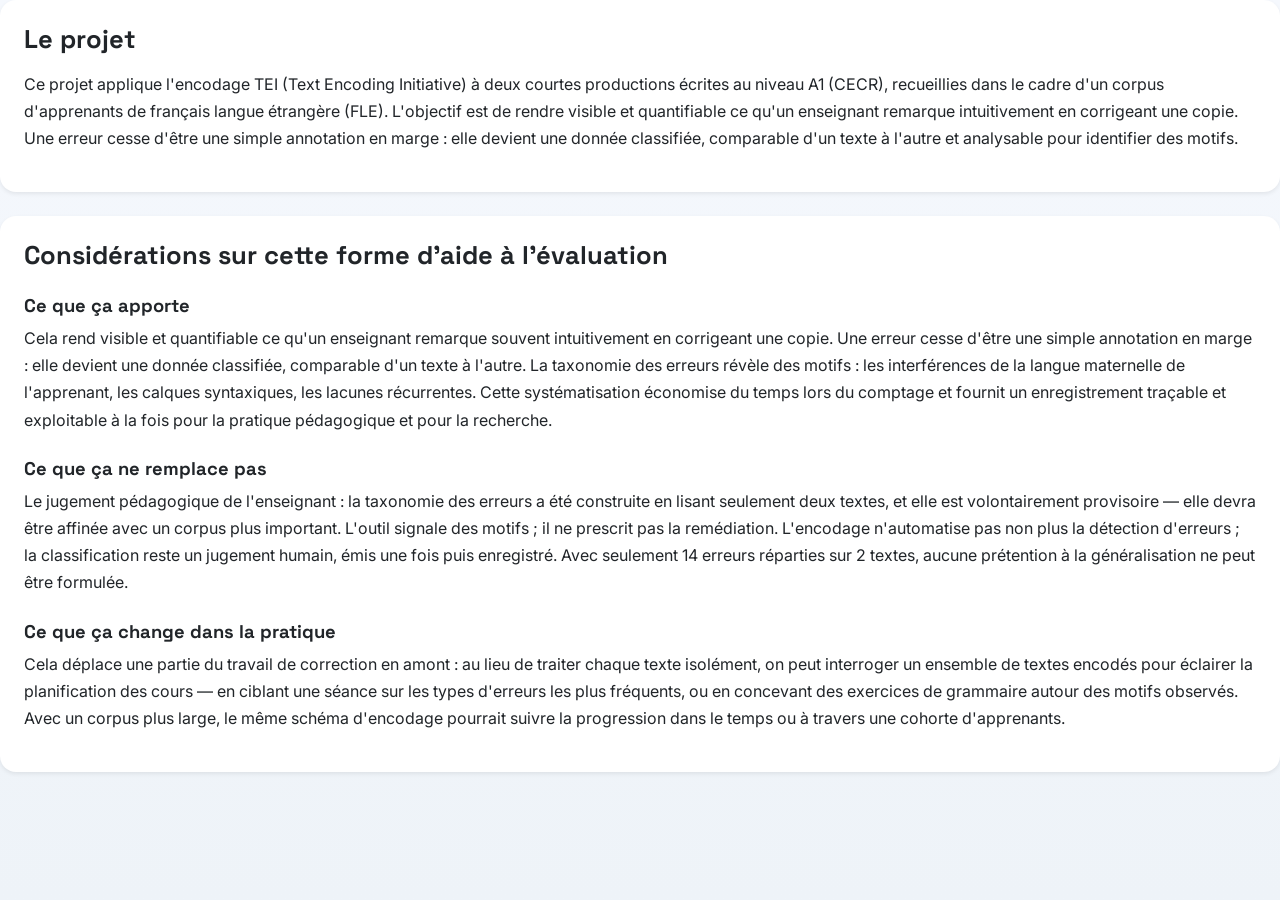
==== accueil.html @ 3681cc9b "Restyling: version 4" ====
<!DOCTYPE html>
<html lang="fr">
<head>
  <meta charset="UTF-8"/>
  <meta name="viewport" content="width=device-width, initial-scale=1.0"/>
  <title>Accueil — Portfolio TEI A1</title>
  <link rel="stylesheet" href="https://cdn.jsdelivr.net/npm/bootstrap@5.3.3/dist/css/bootstrap.min.css"/>
  <link rel="stylesheet" href="stile.css"/>
</head>
<body>
  <main class="page-content">
    <!-- ============================================================ -->
    <!-- 1. Introduction / contexte du projet                          -->
    <!-- ============================================================ -->
    <section class="intro card border-0 shadow-sm mb-4">
      <div class="card-body">
        <h2>Le projet</h2>
        <p>
          Ce projet applique l'encodage TEI (Text Encoding Initiative) à deux courtes productions écrites au niveau A1 (CECR), recueillies dans le cadre d'un corpus d'apprenants de français langue étrangère (FLE). L'objectif est de rendre visible et quantifiable ce qu'un enseignant remarque intuitivement en corrigeant une copie. Une erreur cesse d'être une simple annotation en marge : elle devient une donnée classifiée, comparable d'un texte à l'autre et analysable pour identifier des motifs.
        </p>
      </div>
    </section>

    <!-- ============================================================ -->
    <!-- 2. Considérations : le TEI comme aide à l'évaluation           -->
    <!-- ============================================================ -->
    <section class="considerations card border-0 shadow-sm mb-4">
      <div class="card-body">
        <h2>Considérations sur cette forme d'aide à l'évaluation</h2>

        <h3>Ce que ça apporte</h3>
        <p>
          Cela rend visible et quantifiable ce qu'un enseignant remarque souvent intuitivement en corrigeant une copie. Une erreur cesse d'être une simple annotation en marge : elle devient une donnée classifiée, comparable d'un texte à l'autre. La taxonomie des erreurs révèle des motifs : les interférences de la langue maternelle de l'apprenant, les calques syntaxiques, les lacunes récurrentes. Cette systématisation économise du temps lors du comptage et fournit un enregistrement traçable et exploitable à la fois pour la pratique pédagogique et pour la recherche.
        </p>

        <h3>Ce que ça ne remplace pas</h3>
        <p>
          Le jugement pédagogique de l'enseignant : la taxonomie des erreurs a été construite en lisant seulement deux textes, et elle est volontairement provisoire — elle devra être affinée avec un corpus plus important. L'outil signale des motifs ; il ne prescrit pas la remédiation. L'encodage n'automatise pas non plus la détection d'erreurs ; la classification reste un jugement humain, émis une fois puis enregistré. Avec seulement 14 erreurs réparties sur 2 textes, aucune prétention à la généralisation ne peut être formulée.
        </p>

        <h3>Ce que ça change dans la pratique</h3>
        <p>
          Cela déplace une partie du travail de correction en amont : au lieu de traiter chaque texte isolément, on peut interroger un ensemble de textes encodés pour éclairer la planification des cours — en ciblant une séance sur les types d'erreurs les plus fréquents, ou en concevant des exercices de grammaire autour des motifs observés. Avec un corpus plus large, le même schéma d'encodage pourrait suivre la progression dans le temps ou à travers une cohorte d'apprenants.
        </p>
      </div>
    </section>
  </main>
</body>
</html>
---- stile.css ----
@import url('https://fonts.googleapis.com/css2?family=Space+Grotesk:wght@500;700&family=Inter:wght@400;500;600;700&display=swap');

/* ===== Root palette ===== */
:root {
  --bleu-poudre: #A7C7E7;
  --bleu-ciel: #B9DCF0;
  --menthe: #A9DECB;
  --peche: #F3C9C0;
  --jaune-pale: #F2E1A0;
  --fond: #f4f7fb;
  --fond-1: #f5f8fd;
  --fond-2: #eef3f8;
  --encre: #2E3A4F;
  --blanc: #ffffff;
  --gris-clair: #e8eef7;
  --ombre: rgba(46, 58, 79, 0.12);
  --header-bg: rgba(255, 255, 255, 0.88);
  --header-border: rgba(167, 199, 231, 0.5);
  --card-border: rgba(167, 199, 231, 0.45);
  --card-shadow: rgba(46, 58, 79, 0.08);
  --eyebrow: #496b96;
  --muted: #485d7a;
  --muted-strong: #4e5d78;
  --summary-text: #3d5d87;
  --summary-bg: rgba(167, 199, 231, 0.08);
  --link-hover-bg: rgba(167, 199, 231, 0.15);
  --meta-bg: rgba(167, 199, 231, 0.2);
  --erreur-bg: rgba(243, 201, 192, 0.8);
  --correction-bg: rgba(169, 222, 203, 0.8);
  --signature: #506884;
  --toggle-shadow: rgba(131, 175, 218, 0.25);
  --toggle-shadow-hover: rgba(131, 175, 218, 0.3);
  --list-item-border: rgba(167, 199, 231, 0.45);
  --list-item-hover-bg: rgba(167, 199, 231, 0.15);
  --sidebar-bg: rgba(27, 42, 63, 0.97);
  --sidebar-border: rgba(255, 255, 255, 0.1);
  --sidebar-text: #edf4fb;
  --sidebar-muted: #b7c6dc;
  --sidebar-active: rgba(255, 255, 255, 0.12);
  --sidebar-shadow: rgba(16, 24, 36, 0.35);
  --topbar-bg: rgba(255, 255, 255, 0.85);
  --footer-border: rgba(167, 199, 231, 0.4);
}

/* ===== Base reset ===== */
* {
  box-sizing: border-box;
}

html, body {
  min-height: 100%;
  height: 100%;
  margin: 0;
}

body {
  font-family: 'Inter', sans-serif;
  background: linear-gradient(180deg, var(--fond-1) 0%, var(--fond-2) 100%);
  color: var(--encre);
  padding: 0;
  overflow: hidden;
}

img,
svg {
  max-width: 100%;
}

h1, h2, h3 {
  font-family: 'Space Grotesk', sans-serif;
  font-weight: 700;
}

h1, h2, h3,
p {
  margin-top: 0;
}

.app-shell {
  display: flex;
  min-height: 100vh;
}

.sidebar {
  position: sticky;
  top: 0;
  width: 280px;
  min-height: 100vh;
  background: var(--sidebar-bg);
  border-right: 1px solid var(--sidebar-border);
  color: var(--sidebar-text);
  box-shadow: 12px 0 30px var(--sidebar-shadow);
  z-index: 20;
  transition: width 0.3s ease, transform 0.3s ease, border-color 0.3s ease;
  overflow: hidden;
}

.sidebar.is-collapsed {
  width: 0;
  min-width: 0;
  border-right-width: 0;
}

.sidebar.is-collapsed .sidebar-header,
.sidebar.is-collapsed .sidebar-nav {
  opacity: 0;
  visibility: hidden;
  pointer-events: none;
}

.sidebar-header {
  display: flex;
  align-items: center;
  justify-content: space-between;
  padding: 1.5rem 1.25rem 1rem;
  border-bottom: 1px solid var(--sidebar-border);
}

.brand {
  display: flex;
  align-items: center;
  gap: 0.9rem;
}

.brand-mark {
  display: inline-flex;
  align-items: center;
  justify-content: center;
  width: 2.5rem;
  height: 2.5rem;
  border-radius: 0.8rem;
  background: linear-gradient(135deg, var(--bleu-ciel), var(--bleu-poudre));
  color: var(--encre);
  font-weight: 700;
  font-family: 'Space Grotesk', sans-serif;
}

.brand-copy {
  display: flex;
  flex-direction: column;
}

.brand-name {
  font-size: 0.95rem;
  font-weight: 700;
}

.brand-copy small {
  color: var(--sidebar-muted);
}

.sidebar-close {
  display: none;
  border: none;
  background: transparent;
  color: var(--sidebar-text);
  font-size: 1.25rem;
  line-height: 1;
}

.sidebar-nav {
  display: flex;
  flex-direction: column;
  padding: 1rem 0.75rem;
  gap: 0.5rem;
}

.nav-link {
  display: block;
  padding: 0.85rem 1rem;
  border-radius: 0.75rem;
  color: var(--sidebar-text);
  text-decoration: none;
  font-weight: 600;
  transition: background-color 0.2s ease, transform 0.2s ease;
}

.nav-link:hover,
.nav-link:focus {
  background: var(--sidebar-active);
  color: var(--sidebar-text);
  text-decoration: none;
}

.nav-link.active {
  background: var(--sidebar-active);
  box-shadow: inset 0 0 0 1px rgba(255, 255, 255, 0.08);
}

.main-panel {
  display: flex;
  flex-direction: column;
  flex: 1;
  min-width: 0;
}

.topbar {
  position: sticky;
  top: 0;
  z-index: 10;
  display: flex;
  align-items: center;
  gap: 1rem;
  padding: 1rem 1.5rem;
  background: var(--topbar-bg);
  border-bottom: 1px solid var(--header-border);
  backdrop-filter: blur(10px);
}

.sidebar-toggle {
  display: inline-flex;
  border: 1px solid var(--header-border);
  background: rgba(255, 255, 255, 0.8);
  border-radius: 0.65rem;
  padding: 0.45rem 0.7rem;
  color: var(--encre);
  font-size: 1.2rem;
}

.topbar-title {
  display: flex;
  flex-direction: column;
}

.topbar-kicker {
  color: var(--eyebrow);
  font-size: 0.7rem;
  font-weight: 700;
  letter-spacing: 0.14em;
  text-transform: uppercase;
}

.topbar-title h1 {
  margin: 0;
  font-size: clamp(1.5rem, 2vw, 2rem);
}

.page-content {
  flex: 1;
  min-height: 0;
  padding: 0;
  overflow: hidden;
}

#page-frame {
  display: block;
  width: 100%;
  height: 100%;
  border: 0;
  background: transparent;
}

.page-footer {
  display: flex;
  justify-content: space-between;
  gap: 1rem;
  flex-wrap: wrap;
  padding: 1rem 1.5rem 1.5rem;
  border-top: 1px solid var(--footer-border);
  color: var(--muted);
  font-size: 0.92rem;
}

.page-footer p {
  margin: 0;
}

.sidebar-overlay {
  display: none;
}

.site-header {
  padding-top: 2rem;
}

.header-card {
  background: var(--header-bg);
  border: 1px solid var(--header-border);
  border-radius: 1.25rem;
  box-shadow: 0 20px 40px var(--ombre);
  padding: 2rem 1.5rem;
  backdrop-filter: blur(6px);
}

.eyebrow {
  color: var(--eyebrow);
  font-size: 0.75rem;
  font-weight: 700;
  letter-spacing: 0.14em;
  text-transform: uppercase;
}

.site-header h1 {
  font-size: clamp(2rem, 4vw, 3.2rem);
  line-height: 1.1;
  margin: 0;
}

.credit {
  color: var(--muted);
  font-size: 1rem;
  font-weight: 500;
}

.card {
  border: 1px solid var(--card-border);
  border-radius: 1rem;
  box-shadow: 0 14px 30px var(--card-shadow);
  background: var(--blanc);
}

.card-body {
  padding: 1.5rem;
}

.intro h2,
.considerations h2,
.liens h2,
.corpus-info h2,
.learner-text h2 {
  font-size: clamp(1.5rem, 2vw, 2rem);
  margin-bottom: 1rem;
}

.intro p,
.considerations p,
.corpus-info p,
.learner-text p {
  line-height: 1.7;
}

.considerations h3 {
  font-size: 1.15rem;
  margin-top: 1.5rem;
  margin-bottom: 0.5rem;
}

.list-group {
  border-radius: 0.75rem;
  overflow: hidden;
}

.list-group-item {
  border-color: var(--list-item-border);
  color: var(--encre);
  font-weight: 500;
  padding: 1rem 1.1rem;
  transition: background-color 0.2s ease, transform 0.2s ease;
}

.list-group-item-action:hover,
.list-group-item-action:focus {
  background-color: var(--list-item-hover-bg);
  transform: translateX(2px);
}

.site-footer {
  text-align: center;
  color: var(--muted-strong);
  padding-bottom: 2rem;
}

.corpus {
  margin-top: 1.5rem;
}

.learner-text .card-body {
  padding: 1.5rem;
}

.meta {
  display: inline-flex;
  align-items: center;
  padding: 0.4rem 0.75rem;
  border-radius: 999px;
  background: var(--meta-bg);
  color: var(--encre);
  font-size: 0.9rem;
  font-weight: 600;
  margin-bottom: 1rem;
}

.conformite {
  margin-bottom: 1rem;
}

.conformite summary {
  cursor: pointer;
  font-weight: 600;
  color: var(--summary-text);
  padding: 0.75rem 0.85rem;
  border: 1px solid var(--header-border);
  border-radius: 0.75rem;
  background: var(--summary-bg);
}

.conformite ul {
  margin-top: 0.75rem;
  margin-bottom: 0;
  padding-left: 1.25rem;
}

.text-body {
  padding: 1rem 0 0.5rem;
}

.text-body p {
  font-size: 1.05rem;
}

.signature {
  font-weight: 700;
  color: var(--signature);
  margin-top: 1rem;
  margin-bottom: 0;
}

.choice {
  display: inline;
}

.erreur {
  background: var(--erreur-bg);
  padding: 1px 4px;
  border-radius: 0.35rem;
}

.correction {
  background: var(--correction-bg);
  padding: 1px 4px;
  border-radius: 0.35rem;
  display: inline;
  cursor: pointer;
}

#toggle-corrections {
  background-color: var(--bleu-poudre);
  color: var(--encre);
  border: none;
  border-radius: 0.75rem;
  font-weight: 700;
  box-shadow: 0 10px 20px var(--toggle-shadow);
  margin: 1rem 0 1.5rem;
  transition: transform 0.2s ease, box-shadow 0.2s ease;
}

#toggle-corrections:hover {
  background-color: var(--bleu-ciel);
  transform: translateY(-1px);
  box-shadow: 0 12px 24px var(--toggle-shadow-hover);
}

#toggle-corrections:active {
  transform: translateY(0);
}

/* Par défaut : corrections visibles */
body.corrections-visible .correction {
  display: inline;
}

body.corrections-visible .erreur {
  display: none;
}

/* Corrections masquées */
body:not(.corrections-visible) .correction {
  display: none;
}

body:not(.corrections-visible) .erreur {
  display: inline;
}

/* ===== Responsive ===== */
@media (max-width: 767.98px) {
  .app-shell {
    position: relative;
  }

  .sidebar {
    position: fixed;
    left: 0;
    top: 0;
    width: min(80vw, 280px);
    height: 100vh;
    transform: translateX(-110%);
    z-index: 30;
  }

  .sidebar.is-open {
    transform: translateX(0);
  }

  .sidebar-toggle,
  .sidebar-close {
    display: inline-flex;
  }

  .sidebar-overlay {
    display: block;
    position: fixed;
    inset: 0;
    background: rgba(17, 24, 39, 0.45);
    opacity: 0;
    pointer-events: none;
    transition: opacity 0.2s ease;
    z-index: 25;
  }

  body.sidebar-open .sidebar-overlay {
    opacity: 1;
    pointer-events: auto;
  }

  .topbar {
    padding: 0.9rem 1rem;
  }

  .page-content {
    padding: 0;
  }

  .page-footer {
    flex-direction: column;
    align-items: flex-start;
    padding: 1rem;
  }

  .site-header {
    padding-top: 1.25rem;
  }

  .header-card,
  .card-body {
    padding: 1.1rem;
  }

  .site-header h1 {
    font-size: 2rem;
  }

  .text-body p {
    font-size: 1rem;
  }

  .list-group-item {
    padding: 0.85rem 1rem;
  }
}
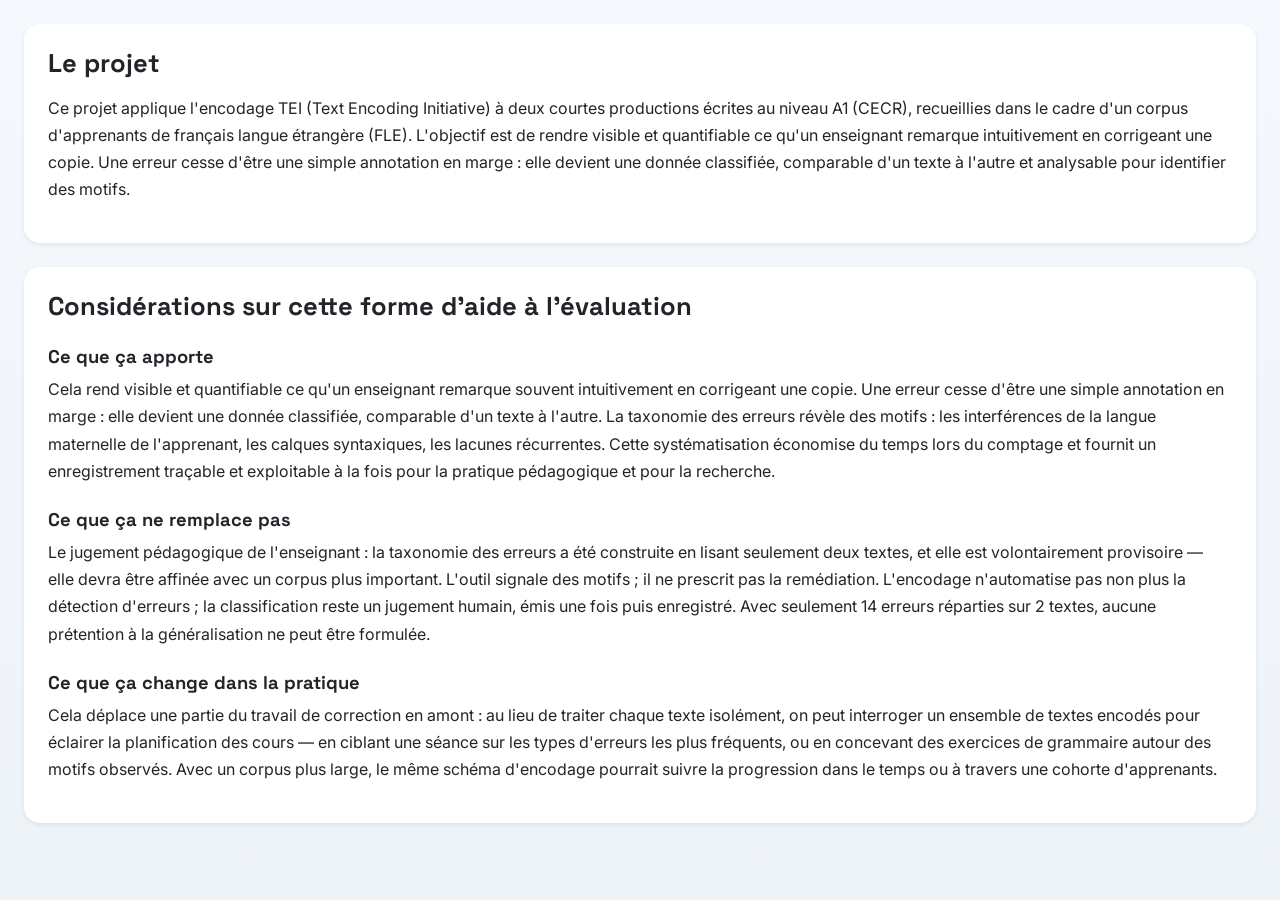
==== commit 1726b380: "Restyling: version 5" ====
--- a/accueil.html
+++ b/accueil.html
@@ -6,6 +6,11 @@
   <title>Accueil — Portfolio TEI A1</title>
   <link rel="stylesheet" href="https://cdn.jsdelivr.net/npm/bootstrap@5.3.3/dist/css/bootstrap.min.css"/>
   <link rel="stylesheet" href="stile.css"/>
+  <style>
+    main.page-content {
+      padding: 1.5rem 1.5rem 2rem;
+    }
+  </style>
 </head>
 <body>
   <main class="page-content">
--- a/stile.css
+++ b/stile.css
@@ -58,7 +58,6 @@
   background: linear-gradient(180deg, var(--fond-1) 0%, var(--fond-2) 100%);
   color: var(--encre);
   padding: 0;
-  overflow: hidden;
 }
 
 img,
@@ -239,7 +238,7 @@
   flex: 1;
   min-height: 0;
   padding: 0;
-  overflow: hidden;
+  overflow: auto;
 }
 
 #page-frame {
@@ -248,6 +247,7 @@
   height: 100%;
   border: 0;
   background: transparent;
+  overflow: auto;
 }
 
 .page-footer {
